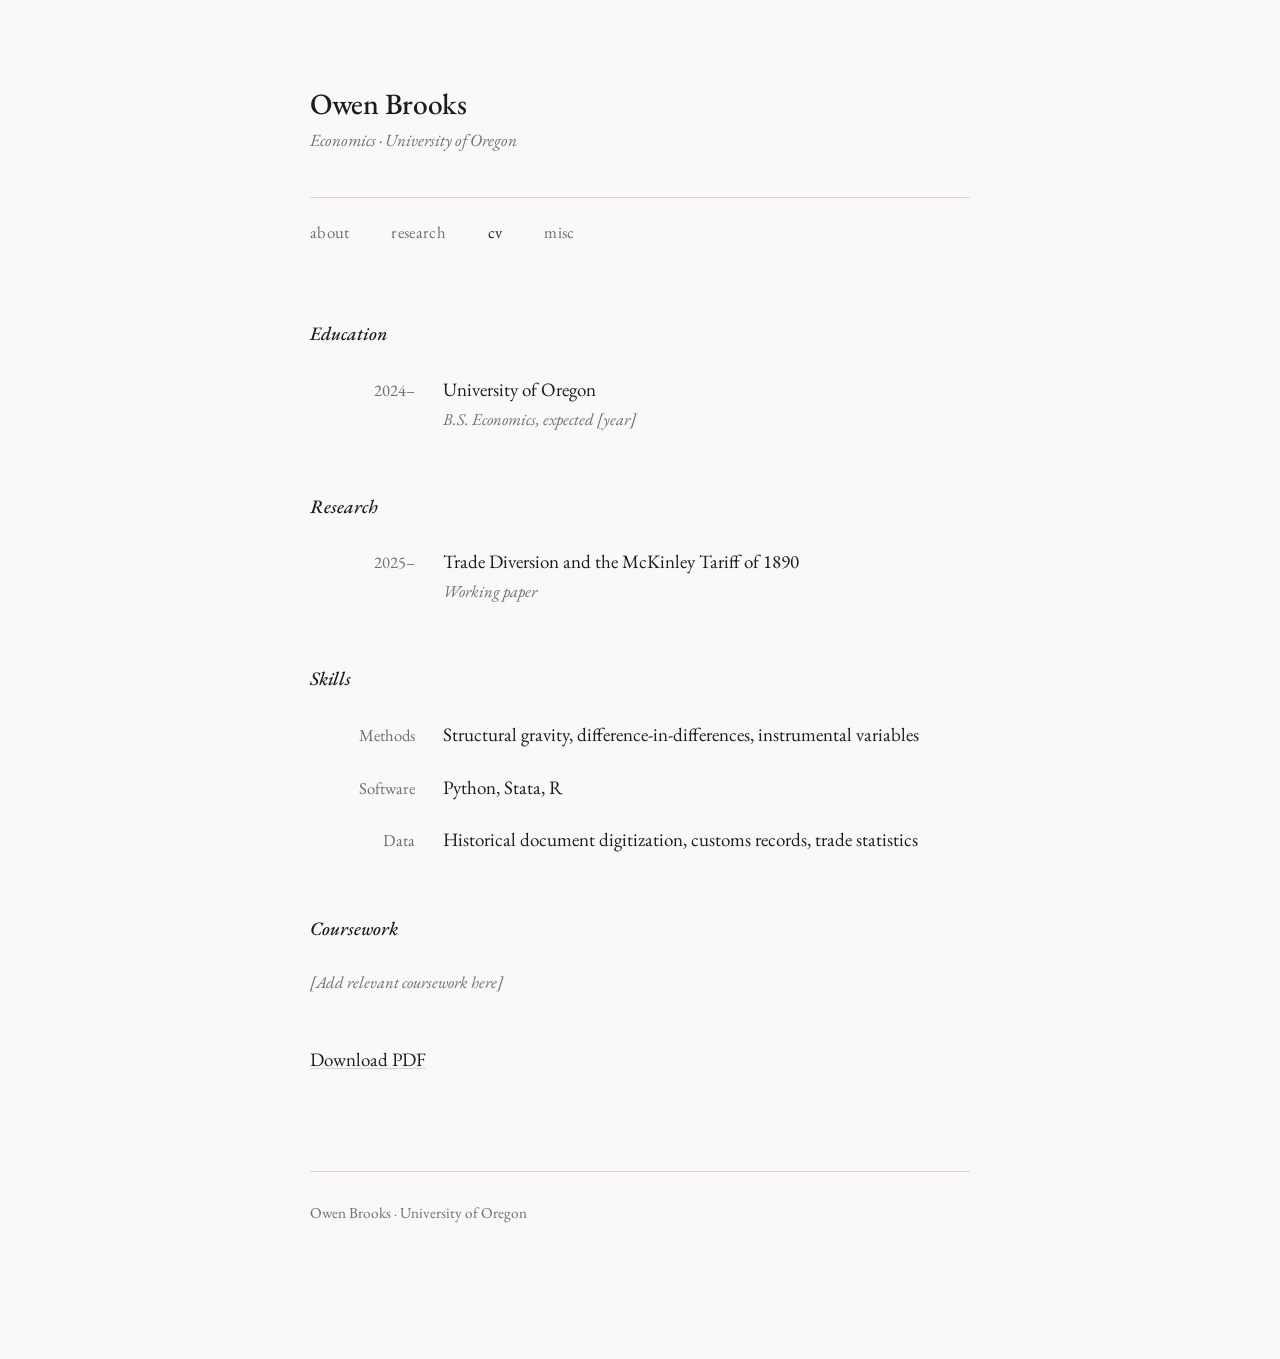
==== cv.html @ acb9a9e4 "boilerplate" ====
<!DOCTYPE html>
<html lang="en">
<head>
  <meta charset="UTF-8">
  <meta name="viewport" content="width=device-width, initial-scale=1.0">
  <meta name="description" content="CV — Owen Brooks">
  <title>CV — Owen Brooks</title>
  <link rel="stylesheet" href="style.css">
</head>
<body>
<div class="container">

  <header>
    <p class="name">Owen Brooks</p>
    <p class="affiliation">Economics &middot; University of Oregon</p>
    <nav>
      <a href="index.html">about</a>
      <a href="research.html">research</a>
      <a href="cv.html" class="active">cv</a>
      <a href="misc.html">misc</a>
    </nav>
  </header>

  <main>

    <h2>Education</h2>

    <div class="cv-section">
      <div class="cv-entry">
        <span class="cv-year">2024&ndash;</span>
        <span class="cv-body">
          <span class="cv-title">University of Oregon</span>
          <span class="cv-detail">B.S. Economics, expected [year]</span>
        </span>
      </div>
    </div>

    <h2>Research</h2>

    <div class="cv-section">
      <div class="cv-entry">
        <span class="cv-year">2025&ndash;</span>
        <span class="cv-body">
          <span class="cv-title">
            Trade Diversion and the McKinley Tariff of 1890
          </span>
          <span class="cv-detail">Working paper</span>
        </span>
      </div>
    </div>

    <h2>Skills</h2>

    <div class="cv-section">
      <div class="cv-entry">
        <span class="cv-year">Methods</span>
        <span class="cv-body">
          Structural gravity, difference-in-differences, instrumental variables
        </span>
      </div>
      <div class="cv-entry">
        <span class="cv-year">Software</span>
        <span class="cv-body">Python, Stata, R</span>
      </div>
      <div class="cv-entry">
        <span class="cv-year">Data</span>
        <span class="cv-body">
          Historical document digitization, customs records, trade statistics
        </span>
      </div>
    </div>

    <h2>Coursework</h2>

    <div class="cv-section">
      <p style="color: var(--muted); font-size: 0.875rem; font-style: italic;">
        [Add relevant coursework here]
      </p>
    </div>

    <p style="margin-top: 2rem;">
      <a href="#">Download PDF</a>
    </p>

  </main>

  <footer>
    Owen Brooks &middot; University of Oregon
  </footer>

</div>
</body>
</html>
---- style.css ----
@import url('https://fonts.googleapis.com/css2?family=EB+Garamond:ital,wght@0,400;0,500;1,400;1,500&display=swap');

*, *::before, *::after {
  box-sizing: border-box;
  margin: 0;
  padding: 0;
}

:root {
  --bg:     #faf9f7;
  --text:   #1c1c1c;
  --muted:  #6e6e6e;
  --rule:   #d8d5d0;
}

html {
  font-size: 19px;
  -webkit-font-smoothing: antialiased;
  -moz-osx-font-smoothing: grayscale;
}

body {
  font-family: 'EB Garamond', Georgia, serif;
  background: var(--bg);
  color: var(--text);
  line-height: 1.68;
  padding: 0 1.5rem;
}

/* ── Layout ──────────────────────────────────────────── */

.container {
  max-width: 660px;
  margin: 0 auto;
  padding: 4.5rem 0 7rem;
}

/* ── Header ──────────────────────────────────────────── */

header {
  margin-bottom: 3.75rem;
}

.name {
  font-size: 1.55rem;
  font-weight: 500;
  letter-spacing: -0.01em;
  line-height: 1.2;
  margin-bottom: 0.25rem;
}

.affiliation {
  font-size: 0.9rem;
  color: var(--muted);
  font-style: italic;
  margin-bottom: 2.25rem;
}

/* ── Navigation ──────────────────────────────────────── */

nav {
  border-top: 1px solid var(--rule);
  padding-top: 1.1rem;
  display: flex;
  gap: 2.2rem;
}

nav a {
  text-decoration: none;
  color: var(--muted);
  font-size: 0.875rem;
  letter-spacing: 0.02em;
}

nav a:hover {
  color: var(--text);
}

nav a.active {
  color: var(--text);
}

/* ── Typography ──────────────────────────────────────── */

h2 {
  font-size: 1rem;
  font-weight: 500;
  font-style: italic;
  margin-bottom: 1.25rem;
  margin-top: 3rem;
}

h2:first-of-type {
  margin-top: 0;
}

p {
  max-width: 58ch;
  margin-bottom: 1.15rem;
}

p:last-child {
  margin-bottom: 0;
}

a {
  color: var(--text);
  text-decoration: underline;
  text-underline-offset: 2px;
  text-decoration-color: var(--rule);
}

a:hover {
  text-decoration-color: var(--text);
}

/* ── Research entries ────────────────────────────────── */

.paper {
  margin-bottom: 2.25rem;
}

.paper-title {
  font-style: italic;
  display: block;
  margin-bottom: 0.2rem;
}

.paper-meta {
  font-size: 0.875rem;
  color: var(--muted);
  margin-bottom: 0.45rem;
}

.paper-abstract {
  font-size: 0.92rem;
  color: var(--muted);
  max-width: 56ch;
  line-height: 1.6;
  margin-bottom: 0;
}

.paper-links {
  font-size: 0.875rem;
  margin-top: 0.5rem;
}

.paper-links a {
  margin-right: 1.1rem;
}

/* ── CV ──────────────────────────────────────────────── */

.cv-section {
  margin-bottom: 2.5rem;
}

.cv-entry {
  display: grid;
  grid-template-columns: 5.5rem 1fr;
  gap: 0 1.5rem;
  margin-bottom: 1.1rem;
  align-items: baseline;
}

.cv-year {
  font-size: 0.875rem;
  color: var(--muted);
  text-align: right;
  padding-top: 0.05rem;
}

.cv-body {}

.cv-title {
  display: block;
}

.cv-detail {
  display: block;
  font-size: 0.875rem;
  color: var(--muted);
  font-style: italic;
}

/* ── Misc ────────────────────────────────────────────── */

.misc-list {
  list-style: none;
  margin-bottom: 2rem;
}

.misc-list li {
  margin-bottom: 0.65rem;
  font-size: 0.95rem;
}

.misc-list li::before {
  content: "—";
  margin-right: 0.6rem;
  color: var(--muted);
}

/* ── Footer ──────────────────────────────────────────── */

footer {
  margin-top: 5rem;
  padding-top: 1.5rem;
  border-top: 1px solid var(--rule);
  font-size: 0.8rem;
  color: var(--muted);
}
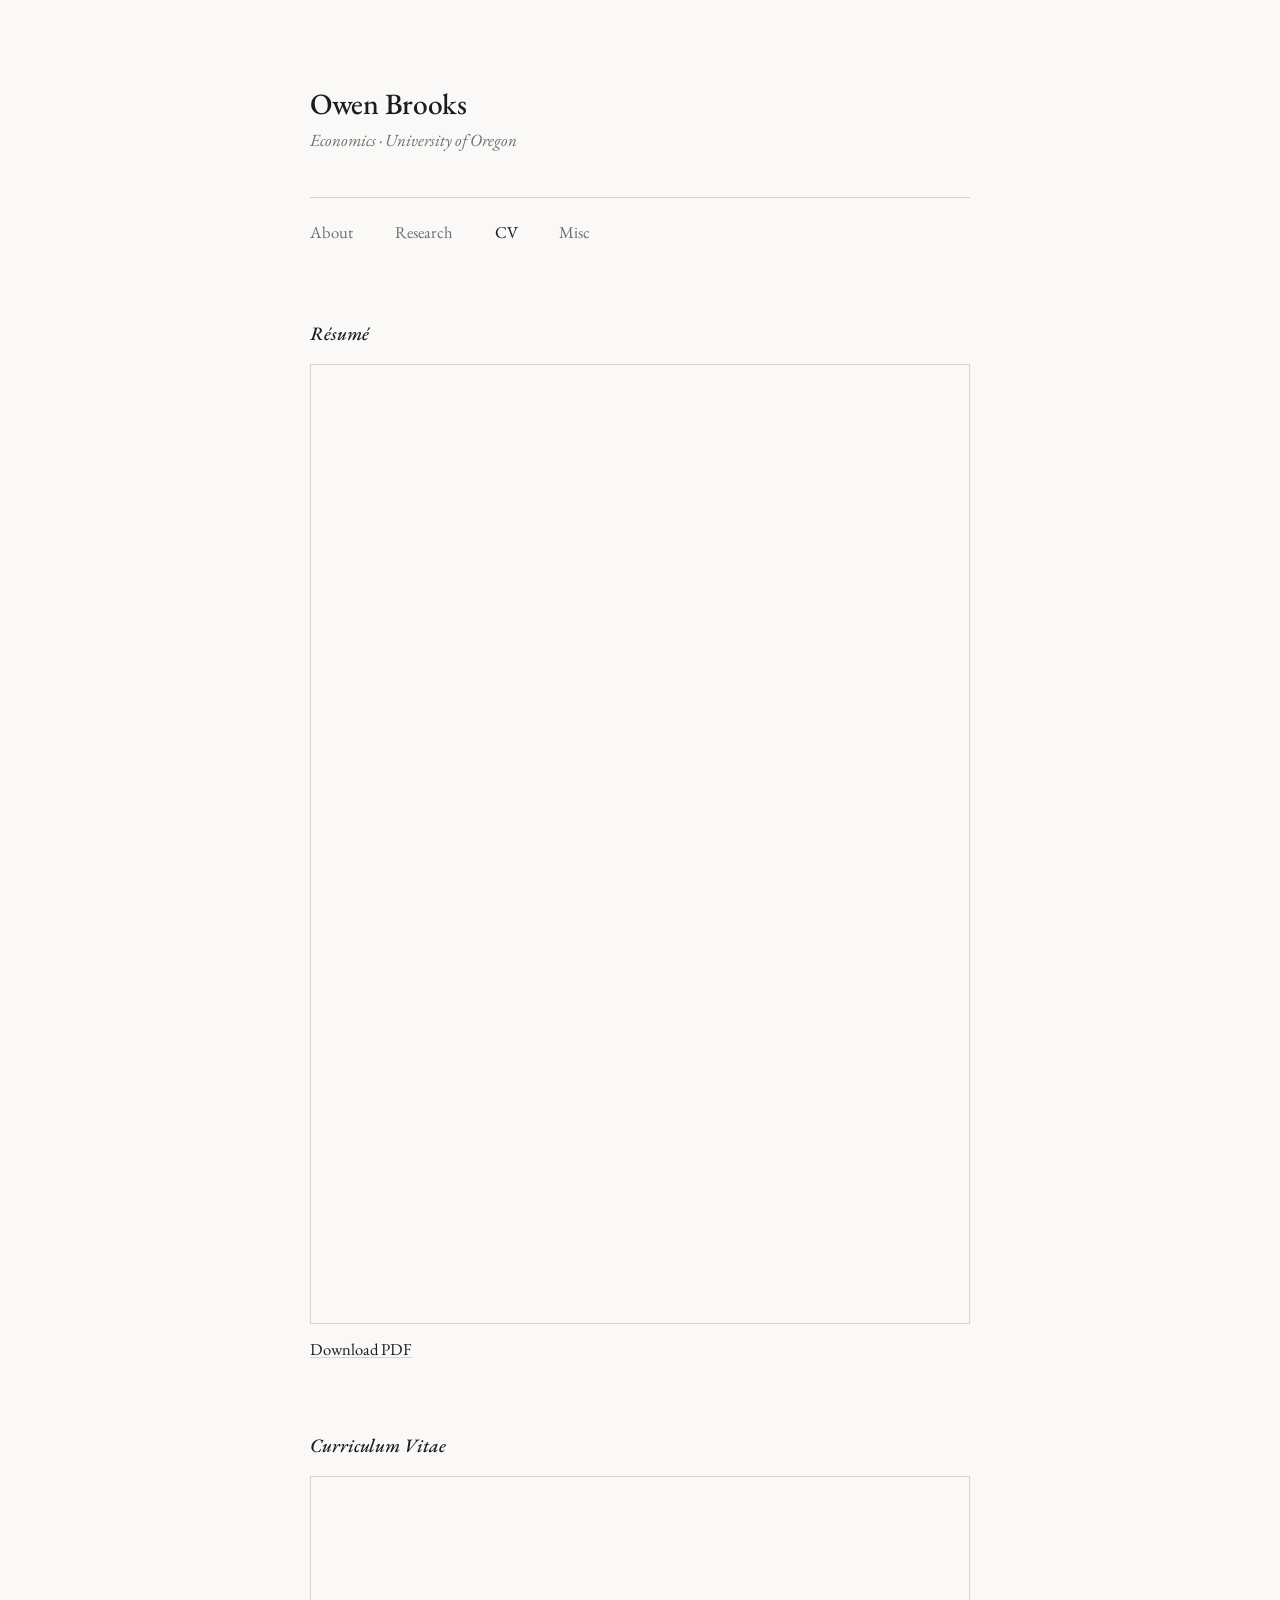
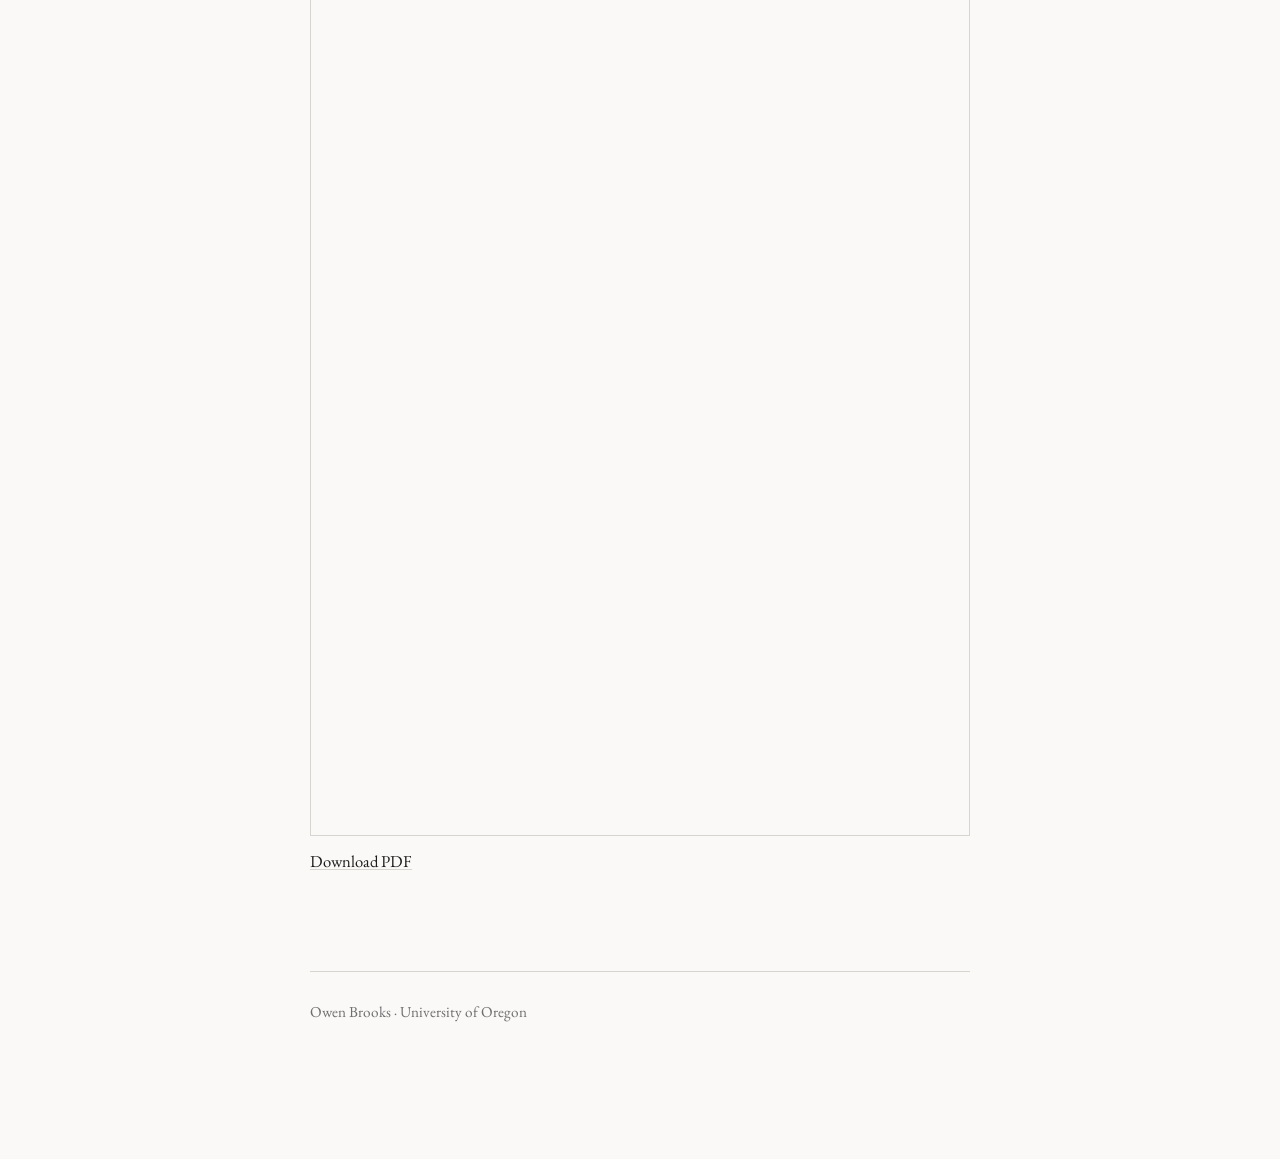
==== commit c23dbbe6: "basic update" ====
--- a/cv.html
+++ b/cv.html
@@ -14,73 +14,38 @@
     <p class="name">Owen Brooks</p>
     <p class="affiliation">Economics &middot; University of Oregon</p>
     <nav>
-      <a href="index.html">about</a>
-      <a href="research.html">research</a>
-      <a href="cv.html" class="active">cv</a>
-      <a href="misc.html">misc</a>
+      <a href="index.html">About</a>
+      <a href="research.html">Research</a>
+      <a href="cv.html" class="active">CV</a>
+      <a href="misc.html">Misc</a>
     </nav>
   </header>
 
   <main>
 
-    <h2>Education</h2>
-
-    <div class="cv-section">
-      <div class="cv-entry">
-        <span class="cv-year">2024&ndash;</span>
-        <span class="cv-body">
-          <span class="cv-title">University of Oregon</span>
-          <span class="cv-detail">B.S. Economics, expected [year]</span>
-        </span>
-      </div>
-    </div>
-
-    <h2>Research</h2>
-
-    <div class="cv-section">
-      <div class="cv-entry">
-        <span class="cv-year">2025&ndash;</span>
-        <span class="cv-body">
-          <span class="cv-title">
-            Trade Diversion and the McKinley Tariff of 1890
-          </span>
-          <span class="cv-detail">Working paper</span>
-        </span>
-      </div>
-    </div>
-
-    <h2>Skills</h2>
-
-    <div class="cv-section">
-      <div class="cv-entry">
-        <span class="cv-year">Methods</span>
-        <span class="cv-body">
-          Structural gravity, difference-in-differences, instrumental variables
-        </span>
-      </div>
-      <div class="cv-entry">
-        <span class="cv-year">Software</span>
-        <span class="cv-body">Python, Stata, R</span>
-      </div>
-      <div class="cv-entry">
-        <span class="cv-year">Data</span>
-        <span class="cv-body">
-          Historical document digitization, customs records, trade statistics
-        </span>
-      </div>
-    </div>
-
-    <h2>Coursework</h2>
-
-    <div class="cv-section">
-      <p style="color: var(--muted); font-size: 0.875rem; font-style: italic;">
-        [Add relevant coursework here]
+    <div class="pdf-section">
+      <span class="pdf-label">Résumé</span>
+      <iframe
+        class="pdf-viewer"
+        src="owenbrooks_resume.pdf"
+        title="Owen Brooks — Résumé">
+      </iframe>
+      <p class="pdf-fallback">
+        <a href="owenbrooks_resume.pdf">Download PDF</a>
       </p>
     </div>
 
-    <p style="margin-top: 2rem;">
-      <a href="#">Download PDF</a>
-    </p>
+    <div class="pdf-section">
+      <span class="pdf-label">Curriculum Vitae</span>
+      <iframe
+        class="pdf-viewer"
+        src="owenbrooks_CV.pdf"
+        title="Owen Brooks — Curriculum Vitae">
+      </iframe>
+      <p class="pdf-fallback">
+        <a href="owenbrooks_CV.pdf">Download PDF</a>
+      </p>
+    </div>
 
   </main>
 
--- a/style.css
+++ b/style.css
@@ -69,7 +69,6 @@
   text-decoration: none;
   color: var(--muted);
   font-size: 0.875rem;
-  letter-spacing: 0.02em;
 }
 
 nav a:hover {
@@ -147,6 +146,33 @@
 
 .paper-links a {
   margin-right: 1.1rem;
+}
+
+/* ── PDF Embed ───────────────────────────────────────── */
+
+.pdf-section {
+  margin-bottom: 3.5rem;
+}
+
+.pdf-label {
+  font-size: 1rem;
+  font-weight: 500;
+  font-style: italic;
+  margin-bottom: 0.75rem;
+  display: block;
+}
+
+.pdf-viewer {
+  width: 100%;
+  height: 960px;
+  border: 1px solid var(--rule);
+  display: block;
+}
+
+.pdf-fallback {
+  font-size: 0.875rem;
+  color: var(--muted);
+  margin-top: 0.6rem;
 }
 
 /* ── CV ──────────────────────────────────────────────── */
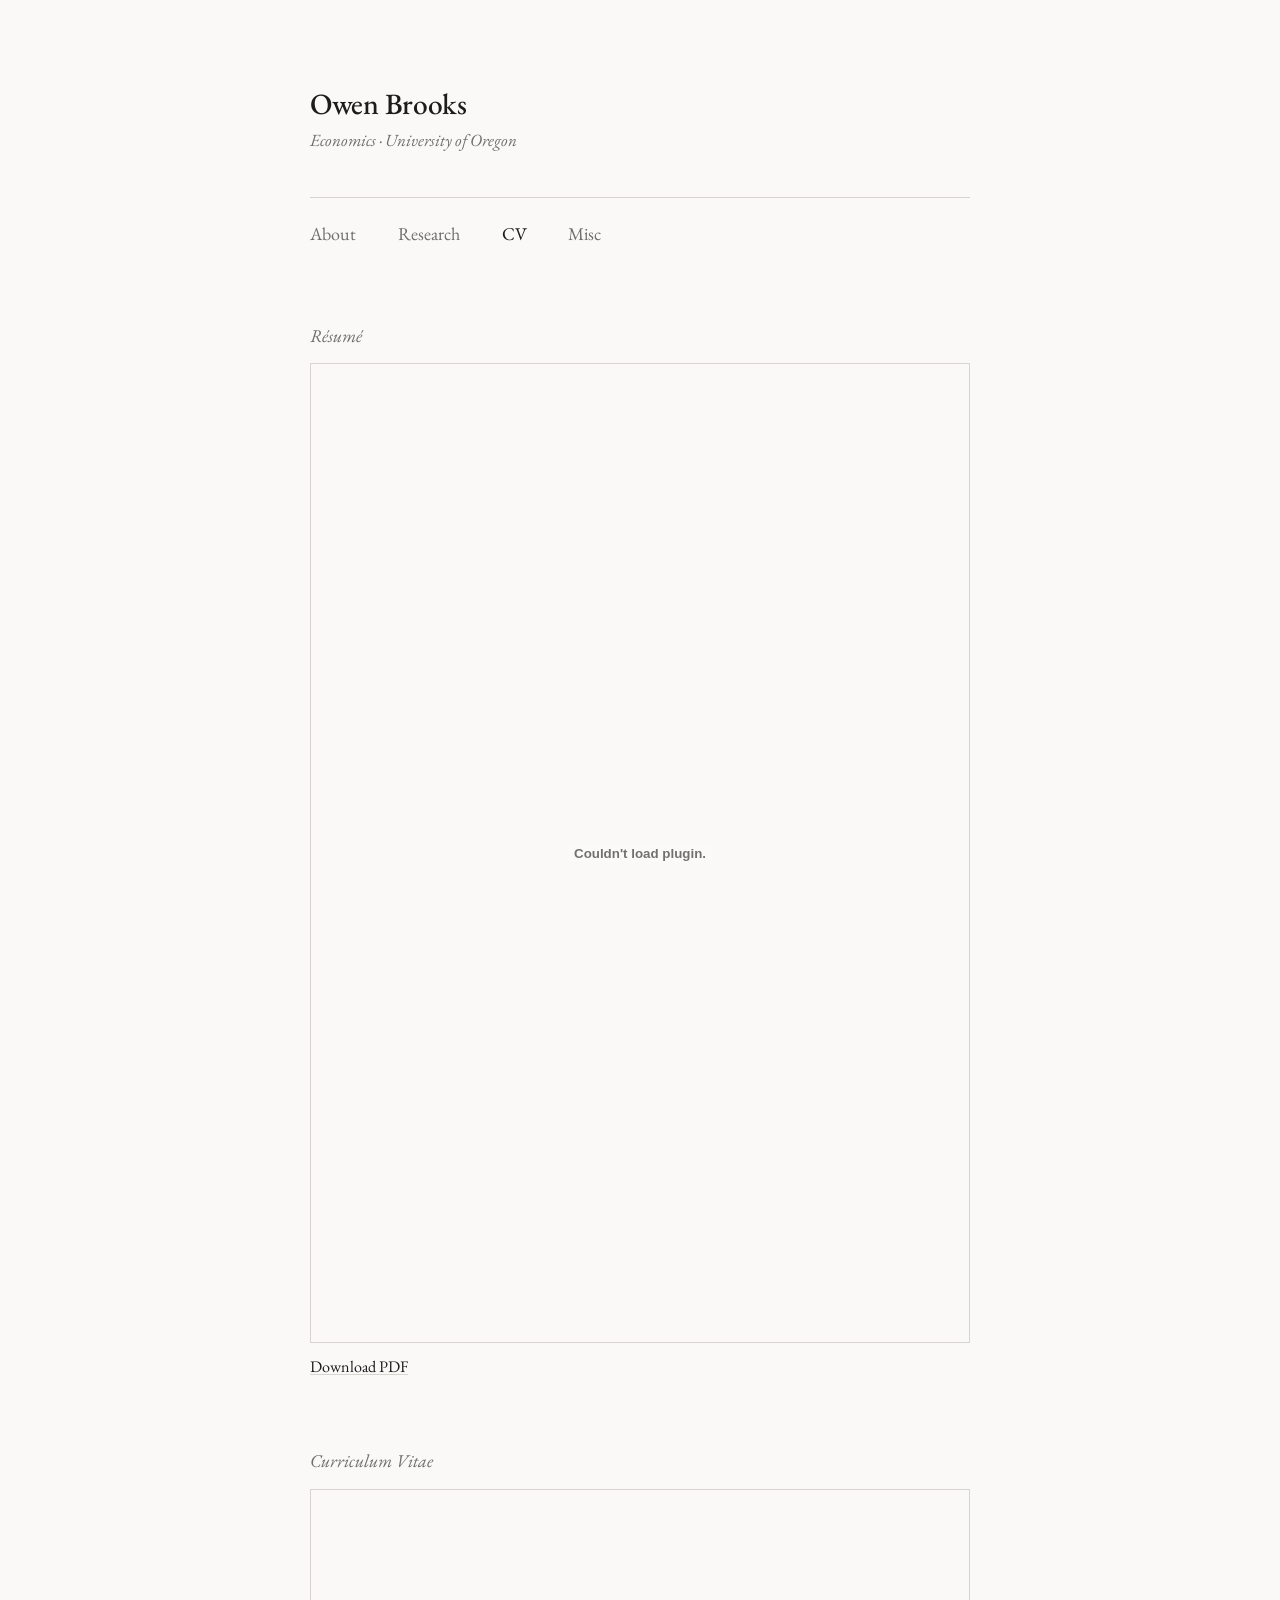
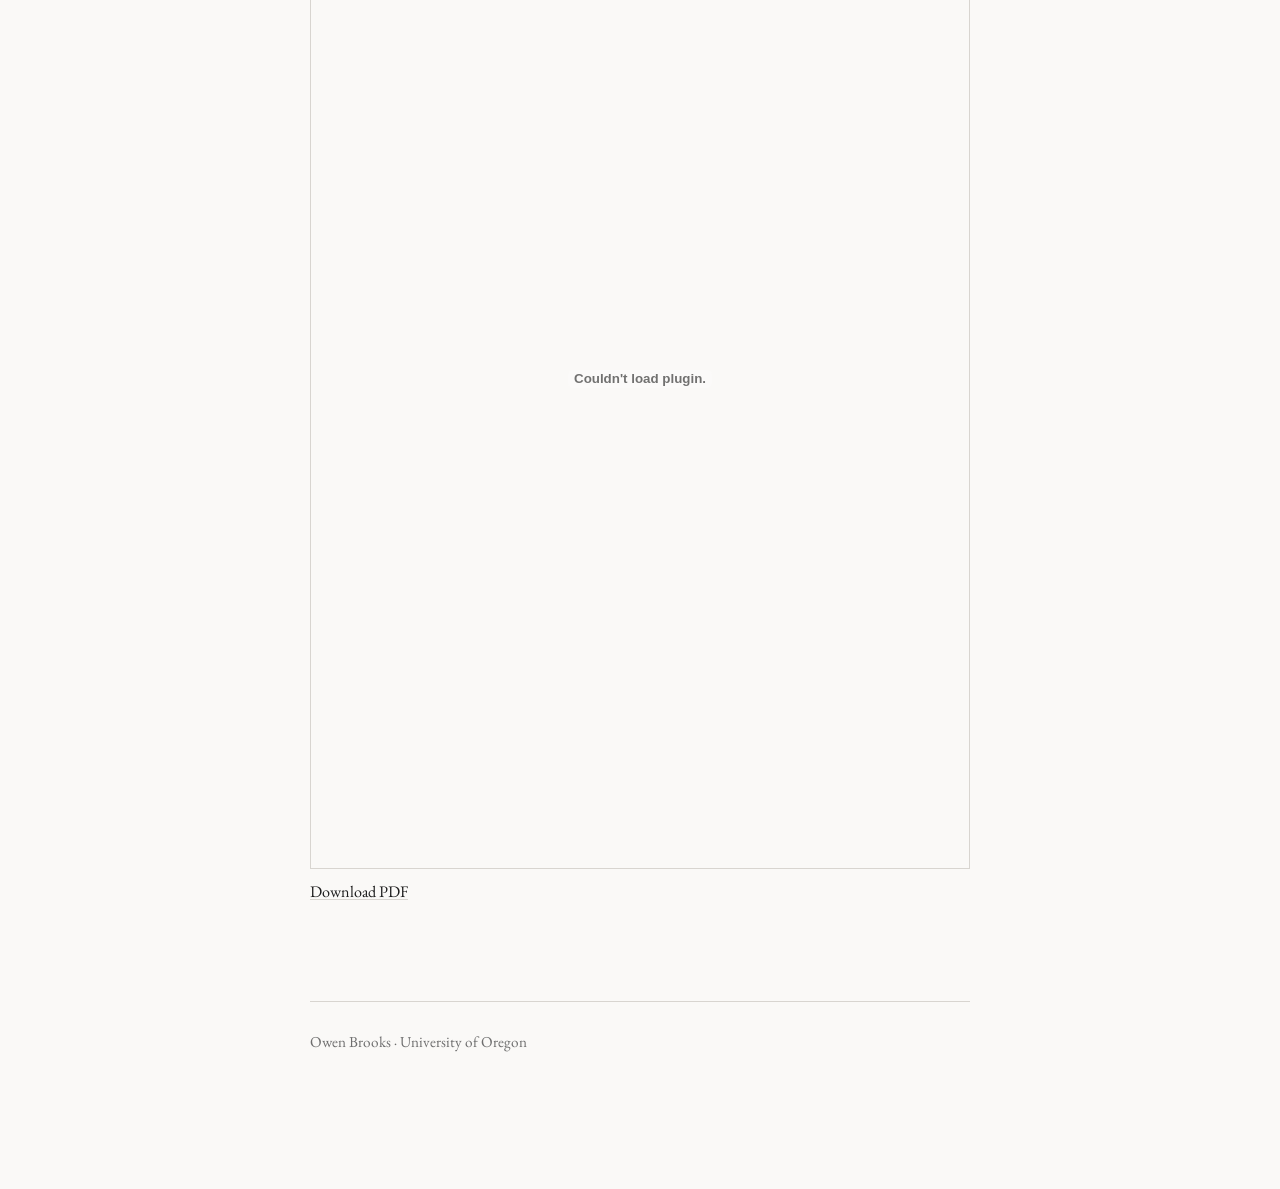
==== commit 3082027a: "capitalization and pdf fix" ====
--- a/cv.html
+++ b/cv.html
@@ -23,35 +23,21 @@
 
   <main>
 
-    <div class="pdf-section">
-      <span class="pdf-label">Résumé</span>
-      <iframe
-        class="pdf-viewer"
-        src="owenbrooks_resume.pdf"
-        title="Owen Brooks — Résumé">
-      </iframe>
-      <p class="pdf-fallback">
-        <a href="owenbrooks_resume.pdf">Download PDF</a>
-      </p>
+    <div class="pdf-block">
+      <span class="pdf-block-label">R&eacute;sum&eacute;</span>
+      <embed src="owenbrooks_resume.pdf" type="application/pdf">
+      <a class="pdf-block-link" href="owenbrooks_resume.pdf">Download PDF</a>
     </div>
 
-    <div class="pdf-section">
-      <span class="pdf-label">Curriculum Vitae</span>
-      <iframe
-        class="pdf-viewer"
-        src="owenbrooks_CV.pdf"
-        title="Owen Brooks — Curriculum Vitae">
-      </iframe>
-      <p class="pdf-fallback">
-        <a href="owenbrooks_CV.pdf">Download PDF</a>
-      </p>
+    <div class="pdf-block">
+      <span class="pdf-block-label">Curriculum Vitae</span>
+      <embed src="owenbrooks_CV.pdf" type="application/pdf">
+      <a class="pdf-block-link" href="owenbrooks_CV.pdf">Download PDF</a>
     </div>
 
   </main>
 
-  <footer>
-    Owen Brooks &middot; University of Oregon
-  </footer>
+  <footer>Owen Brooks &middot; University of Oregon</footer>
 
 </div>
 </body>
--- a/style.css
+++ b/style.css
@@ -7,10 +7,10 @@
 }
 
 :root {
-  --bg:     #faf9f7;
-  --text:   #1c1c1c;
-  --muted:  #6e6e6e;
-  --rule:   #d8d5d0;
+  --bg:    #faf9f7;
+  --text:  #1c1c1c;
+  --muted: #6e6e6e;
+  --rule:  #d8d5d0;
 }
 
 html {
@@ -66,9 +66,10 @@
 }
 
 nav a {
+  font-family: 'EB Garamond', Georgia, serif;
+  font-size: 0.95rem;
   text-decoration: none;
   color: var(--muted);
-  font-size: 0.875rem;
 }
 
 nav a:hover {
@@ -116,115 +117,65 @@
 /* ── Research entries ────────────────────────────────── */
 
 .paper {
-  margin-bottom: 2.25rem;
+  margin-bottom: 2.5rem;
 }
 
 .paper-title {
   font-style: italic;
   display: block;
-  margin-bottom: 0.2rem;
+  margin-bottom: 0.25rem;
+  max-width: 52ch;
+  line-height: 1.5;
 }
 
 .paper-meta {
   font-size: 0.875rem;
   color: var(--muted);
-  margin-bottom: 0.45rem;
+  margin-bottom: 0.6rem;
 }
 
 .paper-abstract {
   font-size: 0.92rem;
   color: var(--muted);
-  max-width: 56ch;
-  line-height: 1.6;
-  margin-bottom: 0;
+  max-width: 58ch;
+  line-height: 1.62;
+  margin-bottom: 0.5rem;
 }
 
 .paper-links {
   font-size: 0.875rem;
-  margin-top: 0.5rem;
+  margin-top: 0.4rem;
 }
 
 .paper-links a {
   margin-right: 1.1rem;
 }
 
-/* ── PDF Embed ───────────────────────────────────────── */
+/* ── PDF Embeds ──────────────────────────────────────── */
 
-.pdf-section {
+.pdf-block {
   margin-bottom: 3.5rem;
 }
 
-.pdf-label {
-  font-size: 1rem;
-  font-weight: 500;
+.pdf-block-label {
   font-style: italic;
-  margin-bottom: 0.75rem;
+  font-size: 0.95rem;
+  color: var(--muted);
   display: block;
+  margin-bottom: 0.65rem;
 }
 
-.pdf-viewer {
+.pdf-block embed {
+  display: block;
   width: 100%;
-  height: 960px;
+  height: 980px;
   border: 1px solid var(--rule);
-  display: block;
 }
 
-.pdf-fallback {
-  font-size: 0.875rem;
-  color: var(--muted);
-  margin-top: 0.6rem;
-}
-
-/* ── CV ──────────────────────────────────────────────── */
-
-.cv-section {
-  margin-bottom: 2.5rem;
-}
-
-.cv-entry {
-  display: grid;
-  grid-template-columns: 5.5rem 1fr;
-  gap: 0 1.5rem;
-  margin-bottom: 1.1rem;
-  align-items: baseline;
-}
-
-.cv-year {
-  font-size: 0.875rem;
-  color: var(--muted);
-  text-align: right;
-  padding-top: 0.05rem;
-}
-
-.cv-body {}
-
-.cv-title {
+.pdf-block-link {
+  font-size: 0.85rem;
+  margin-top: 0.5rem;
   display: block;
-}
-
-.cv-detail {
-  display: block;
-  font-size: 0.875rem;
-  color: var(--muted);
-  font-style: italic;
-}
-
-/* ── Misc ────────────────────────────────────────────── */
-
-.misc-list {
-  list-style: none;
-  margin-bottom: 2rem;
-}
-
-.misc-list li {
-  margin-bottom: 0.65rem;
-  font-size: 0.95rem;
-}
-
-.misc-list li::before {
-  content: "—";
-  margin-right: 0.6rem;
-  color: var(--muted);
 }
 
 /* ── Footer ──────────────────────────────────────────── */
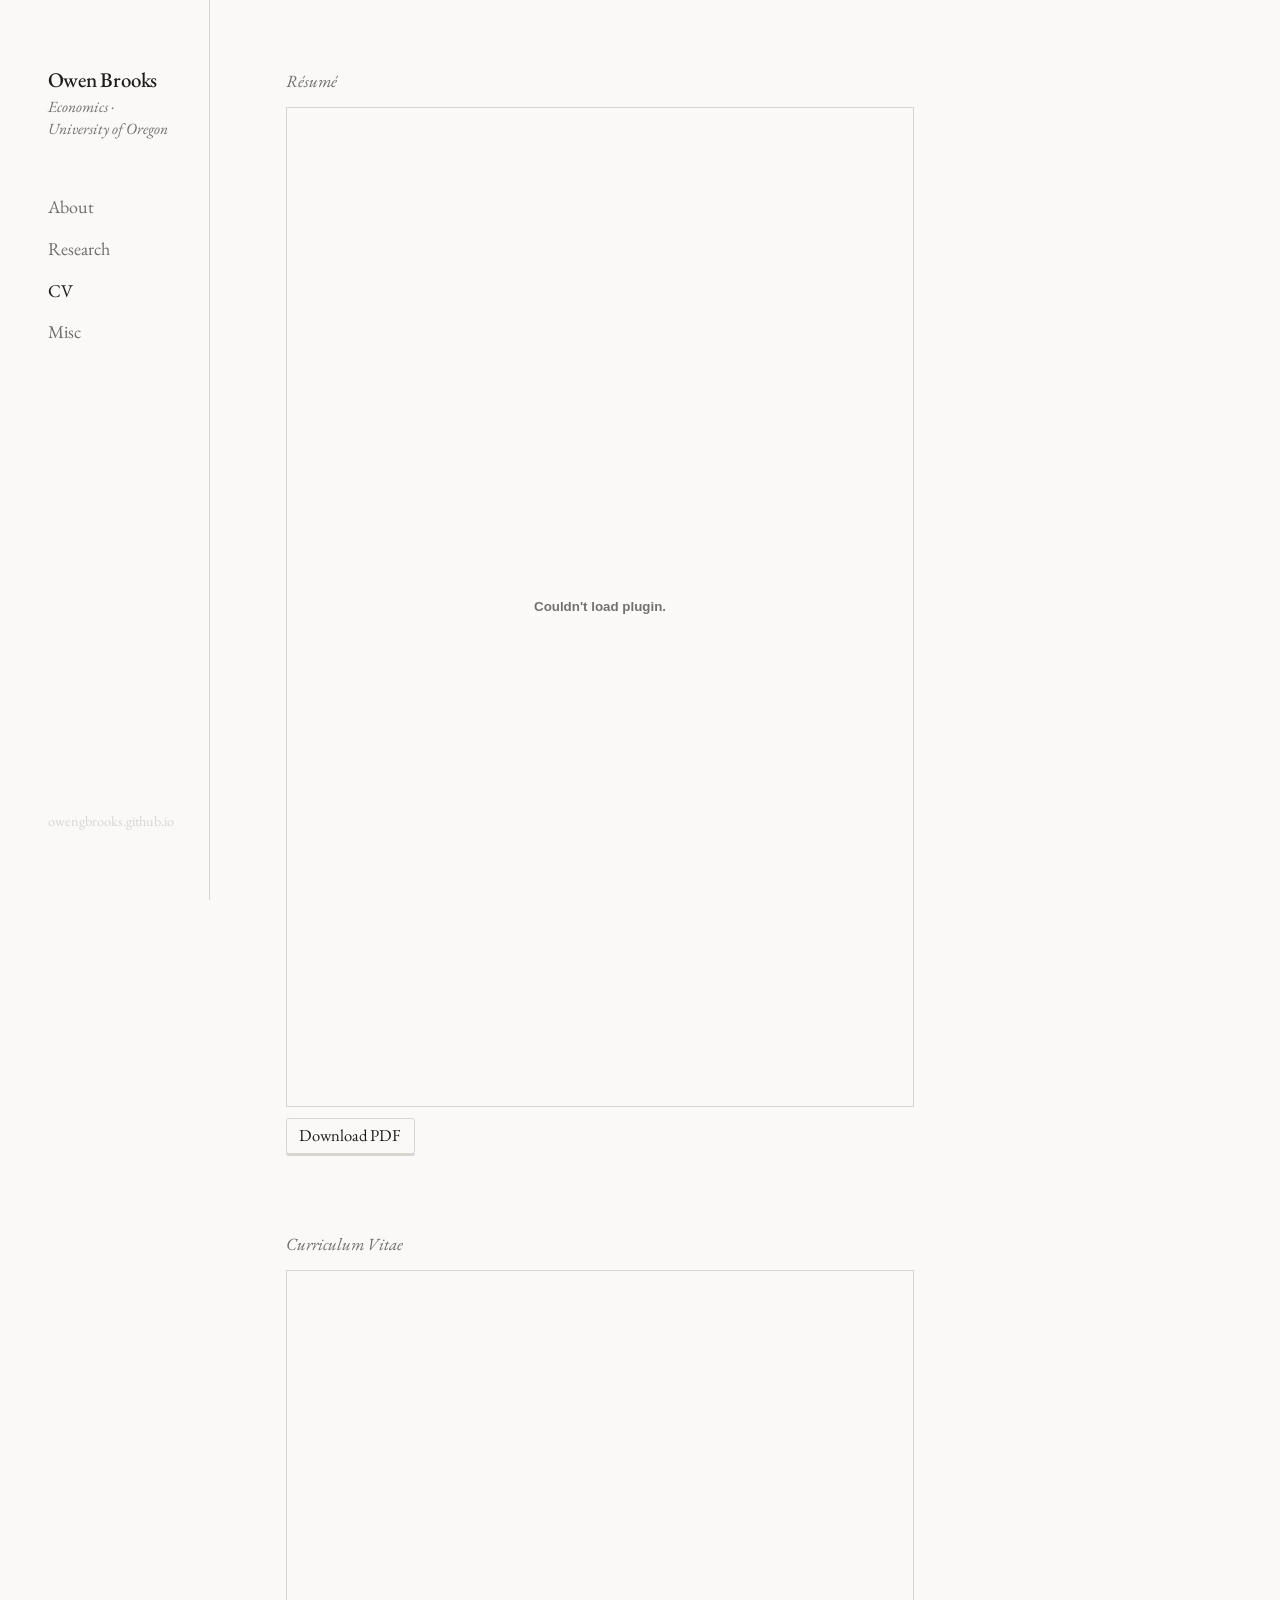
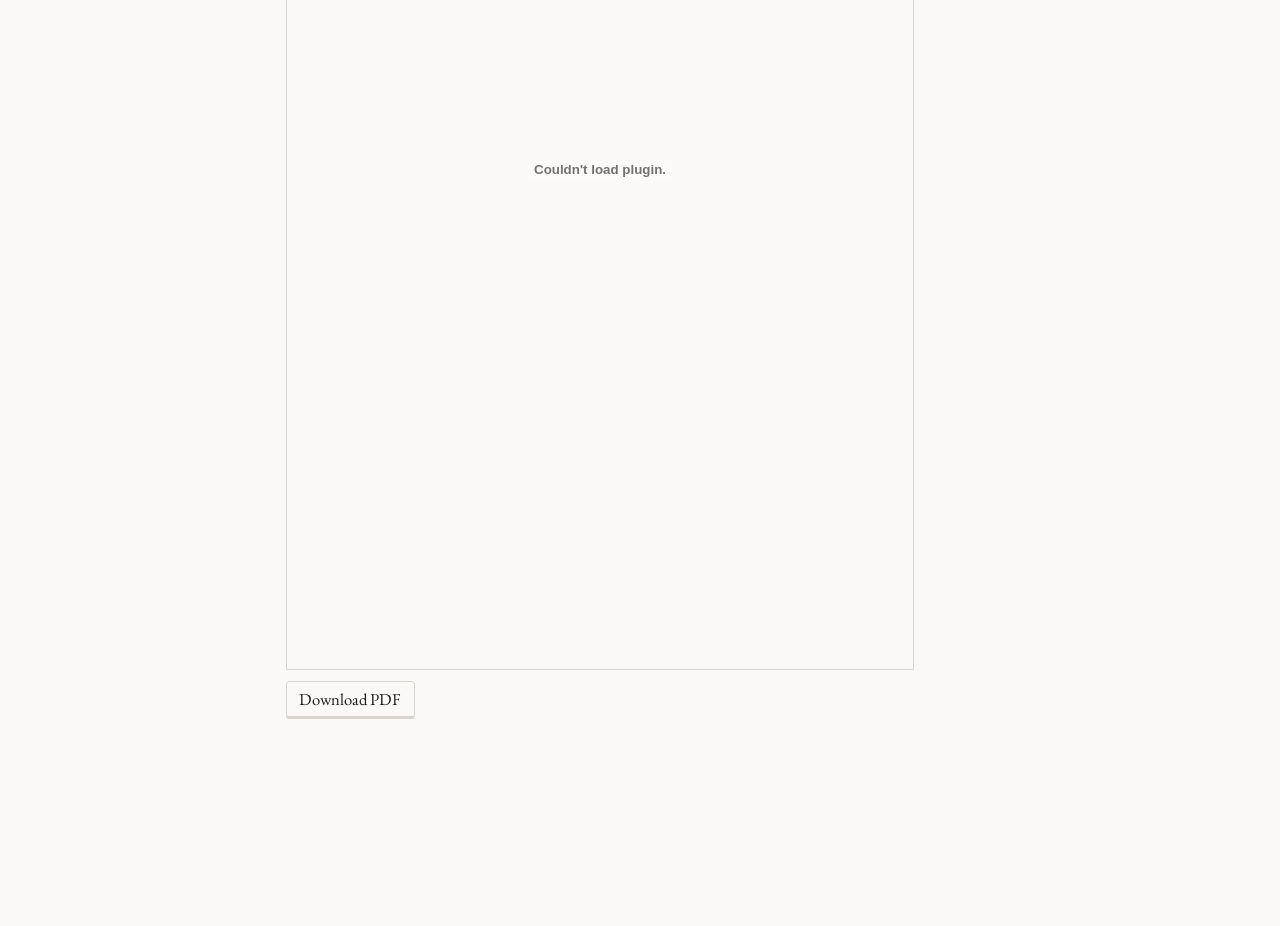
==== commit cdd05334: "Resume CV compile update" ====
--- a/cv.html
+++ b/cv.html
@@ -8,37 +8,36 @@
   <link rel="stylesheet" href="style.css">
 </head>
 <body>
-<div class="container">
+<div class="page">
 
-  <header>
-    <p class="name">Owen Brooks</p>
-    <p class="affiliation">Economics &middot; University of Oregon</p>
+  <aside class="sidebar">
+    <p class="sidebar-name">Owen Brooks</p>
+    <p class="sidebar-affiliation">Economics &middot; University of Oregon</p>
     <nav>
       <a href="index.html">About</a>
       <a href="research.html">Research</a>
       <a href="cv.html" class="active">CV</a>
       <a href="misc.html">Misc</a>
     </nav>
-  </header>
+    <p class="sidebar-footer">owengbrooks.github.io</p>
+  </aside>
 
-  <main>
+  <main class="content">
 
     <div class="pdf-block">
       <span class="pdf-block-label">R&eacute;sum&eacute;</span>
       <embed src="owenbrooks_resume.pdf" type="application/pdf">
-      <a class="pdf-block-link" href="owenbrooks_resume.pdf">Download PDF</a>
+      <a class="btn pdf-block-link" href="owenbrooks_resume.pdf">Download PDF</a>
     </div>
 
     <div class="pdf-block">
       <span class="pdf-block-label">Curriculum Vitae</span>
       <embed src="owenbrooks_CV.pdf" type="application/pdf">
-      <a class="pdf-block-link" href="owenbrooks_CV.pdf">Download PDF</a>
+      <a class="btn pdf-block-link" href="owenbrooks_CV.pdf">Download PDF</a>
     </div>
 
   </main>
 
-  <footer>Owen Brooks &middot; University of Oregon</footer>
-
 </div>
 </body>
 </html>
--- a/style.css
+++ b/style.css
@@ -11,6 +11,7 @@
   --text:  #1c1c1c;
   --muted: #6e6e6e;
   --rule:  #d8d5d0;
+  --press: #eceae6;
 }
 
 html {
@@ -24,45 +25,50 @@
   background: var(--bg);
   color: var(--text);
   line-height: 1.68;
-  padding: 0 1.5rem;
-}
-
-/* ── Layout ──────────────────────────────────────────── */
-
-.container {
-  max-width: 660px;
-  margin: 0 auto;
-  padding: 4.5rem 0 7rem;
-}
-
-/* ── Header ──────────────────────────────────────────── */
-
-header {
-  margin-bottom: 3.75rem;
-}
-
-.name {
-  font-size: 1.55rem;
+}
+
+/* ── Page layout ─────────────────────────────────────── */
+
+.page {
+  display: flex;
+  min-height: 100vh;
+}
+
+/* ── Sidebar ─────────────────────────────────────────── */
+
+.sidebar {
+  width: 210px;
+  flex-shrink: 0;
+  padding: 3.5rem 2rem 3.5rem 2.5rem;
+  border-right: 1px solid var(--rule);
+  position: sticky;
+  top: 0;
+  height: 100vh;
+  overflow-y: auto;
+  display: flex;
+  flex-direction: column;
+}
+
+.sidebar-name {
+  font-size: 1.1rem;
   font-weight: 500;
   letter-spacing: -0.01em;
-  line-height: 1.2;
-  margin-bottom: 0.25rem;
-}
-
-.affiliation {
-  font-size: 0.9rem;
+  line-height: 1.25;
+  margin-bottom: 0.2rem;
+}
+
+.sidebar-affiliation {
+  font-size: 0.82rem;
   color: var(--muted);
   font-style: italic;
-  margin-bottom: 2.25rem;
-}
-
-/* ── Navigation ──────────────────────────────────────── */
+  line-height: 1.4;
+  margin-bottom: 2.5rem;
+}
 
 nav {
-  border-top: 1px solid var(--rule);
-  padding-top: 1.1rem;
   display: flex;
-  gap: 2.2rem;
+  flex-direction: column;
+  gap: 0.1rem;
 }
 
 nav a {
@@ -70,6 +76,12 @@
   font-size: 0.95rem;
   text-decoration: none;
   color: var(--muted);
+  padding: 0.25rem 0.4rem;
+  margin-left: -0.4rem;
+  border-radius: 3px;
+  display: inline-block;
+  transition: color 0.1s;
+  -webkit-tap-highlight-color: transparent;
 }
 
 nav a:hover {
@@ -80,22 +92,39 @@
   color: var(--text);
 }
 
+nav a:active {
+  background: var(--press);
+  color: var(--text);
+  transform: translateY(1px);
+}
+
+/* ── Content ─────────────────────────────────────────── */
+
+.content {
+  flex: 1;
+  padding: 3.5rem 4rem 7rem;
+  max-width: 780px;
+}
+
 /* ── Typography ──────────────────────────────────────── */
 
 h2 {
-  font-size: 1rem;
+  font-size: 0.95rem;
   font-weight: 500;
   font-style: italic;
+  color: var(--muted);
   margin-bottom: 1.25rem;
   margin-top: 3rem;
-}
-
-h2:first-of-type {
+  text-transform: none;
+  letter-spacing: 0;
+}
+
+h2:first-child {
   margin-top: 0;
 }
 
 p {
-  max-width: 58ch;
+  max-width: 60ch;
   margin-bottom: 1.15rem;
 }
 
@@ -108,82 +137,191 @@
   text-decoration: underline;
   text-underline-offset: 2px;
   text-decoration-color: var(--rule);
+  transition: text-decoration-color 0.1s;
+  -webkit-tap-highlight-color: transparent;
 }
 
 a:hover {
   text-decoration-color: var(--text);
 }
 
+a:active {
+  opacity: 0.65;
+}
+
+/* ── Tactile buttons ─────────────────────────────────── */
+
+.btn {
+  display: inline-block;
+  font-family: 'EB Garamond', Georgia, serif;
+  font-size: 0.875rem;
+  text-decoration: none;
+  color: var(--text);
+  border: 1px solid var(--rule);
+  padding: 0.2em 0.75em 0.15em;
+  border-radius: 3px;
+  box-shadow: 0 2px 0 var(--rule);
+  transition: box-shadow 0.06s ease, transform 0.06s ease, background 0.1s;
+  -webkit-tap-highlight-color: transparent;
+  cursor: pointer;
+}
+
+.btn:hover {
+  background: var(--press);
+  text-decoration: none;
+}
+
+.btn:active {
+  transform: translateY(2px);
+  box-shadow: 0 0 0 var(--rule);
+  background: var(--press);
+  text-decoration: none;
+}
+
 /* ── Research entries ────────────────────────────────── */
 
 .paper {
-  margin-bottom: 2.5rem;
+  margin-bottom: 2.75rem;
 }
 
 .paper-title {
   font-style: italic;
+  font-size: 1.05rem;
   display: block;
-  margin-bottom: 0.25rem;
+  margin-bottom: 0.3rem;
   max-width: 52ch;
-  line-height: 1.5;
+  line-height: 1.45;
 }
 
 .paper-meta {
-  font-size: 0.875rem;
-  color: var(--muted);
-  margin-bottom: 0.6rem;
+  font-size: 0.85rem;
+  color: var(--muted);
+  margin-bottom: 0.65rem;
 }
 
 .paper-abstract {
-  font-size: 0.92rem;
-  color: var(--muted);
-  max-width: 58ch;
-  line-height: 1.62;
-  margin-bottom: 0.5rem;
+  font-size: 0.93rem;
+  color: var(--muted);
+  max-width: 60ch;
+  line-height: 1.64;
+  margin-bottom: 0.85rem;
 }
 
 .paper-links {
-  font-size: 0.875rem;
-  margin-top: 0.4rem;
-}
-
-.paper-links a {
-  margin-right: 1.1rem;
-}
-
-/* ── PDF Embeds ──────────────────────────────────────── */
+  display: flex;
+  gap: 0.6rem;
+  flex-wrap: wrap;
+}
+
+/* ── PDF embeds ──────────────────────────────────────── */
 
 .pdf-block {
-  margin-bottom: 3.5rem;
+  margin-bottom: 4rem;
 }
 
 .pdf-block-label {
   font-style: italic;
-  font-size: 0.95rem;
+  font-size: 0.9rem;
   color: var(--muted);
   display: block;
-  margin-bottom: 0.65rem;
+  margin-bottom: 0.6rem;
 }
 
 .pdf-block embed {
   display: block;
   width: 100%;
-  height: 980px;
+  height: 1000px;
   border: 1px solid var(--rule);
 }
 
 .pdf-block-link {
+  margin-top: 0.6rem;
+  display: inline-block;
+}
+
+/* ── Misc sections ───────────────────────────────────── */
+
+.misc-section {
+  margin-bottom: 3rem;
+}
+
+.misc-entry {
+  margin-bottom: 0.8rem;
+}
+
+.misc-entry-title {
+  display: block;
+}
+
+.misc-entry-meta {
   font-size: 0.85rem;
-  margin-top: 0.5rem;
-  display: block;
+  color: var(--muted);
+}
+
+/* ── Contact ─────────────────────────────────────────── */
+
+.contact-block {
+  font-size: 0.93rem;
+  line-height: 1.75;
+  color: var(--muted);
+}
+
+.contact-block a {
+  color: var(--muted);
+  text-decoration-color: var(--rule);
 }
 
 /* ── Footer ──────────────────────────────────────────── */
 
-footer {
-  margin-top: 5rem;
-  padding-top: 1.5rem;
-  border-top: 1px solid var(--rule);
-  font-size: 0.8rem;
-  color: var(--muted);
-}
+.sidebar-footer {
+  margin-top: auto;
+  font-size: 0.75rem;
+  color: var(--rule);
+  padding-top: 2rem;
+}
+
+/* ── Mobile ──────────────────────────────────────────── */
+
+@media (max-width: 680px) {
+  .page {
+    flex-direction: column;
+  }
+
+  .sidebar {
+    width: 100%;
+    height: auto;
+    position: static;
+    padding: 2rem 1.5rem 1.25rem;
+    border-right: none;
+    border-bottom: 1px solid var(--rule);
+  }
+
+  .sidebar-name {
+    font-size: 1.05rem;
+    margin-bottom: 0.15rem;
+  }
+
+  .sidebar-affiliation {
+    margin-bottom: 1.25rem;
+  }
+
+  nav {
+    flex-direction: row;
+    gap: 0;
+    flex-wrap: wrap;
+    margin-left: -0.4rem;
+  }
+
+  nav a {
+    padding: 0.3rem 0.5rem;
+  }
+
+  .content {
+    padding: 2.25rem 1.5rem 5rem;
+    max-width: 100%;
+  }
+
+  .pdf-block embed {
+    height: 75vh;
+  }
+}
